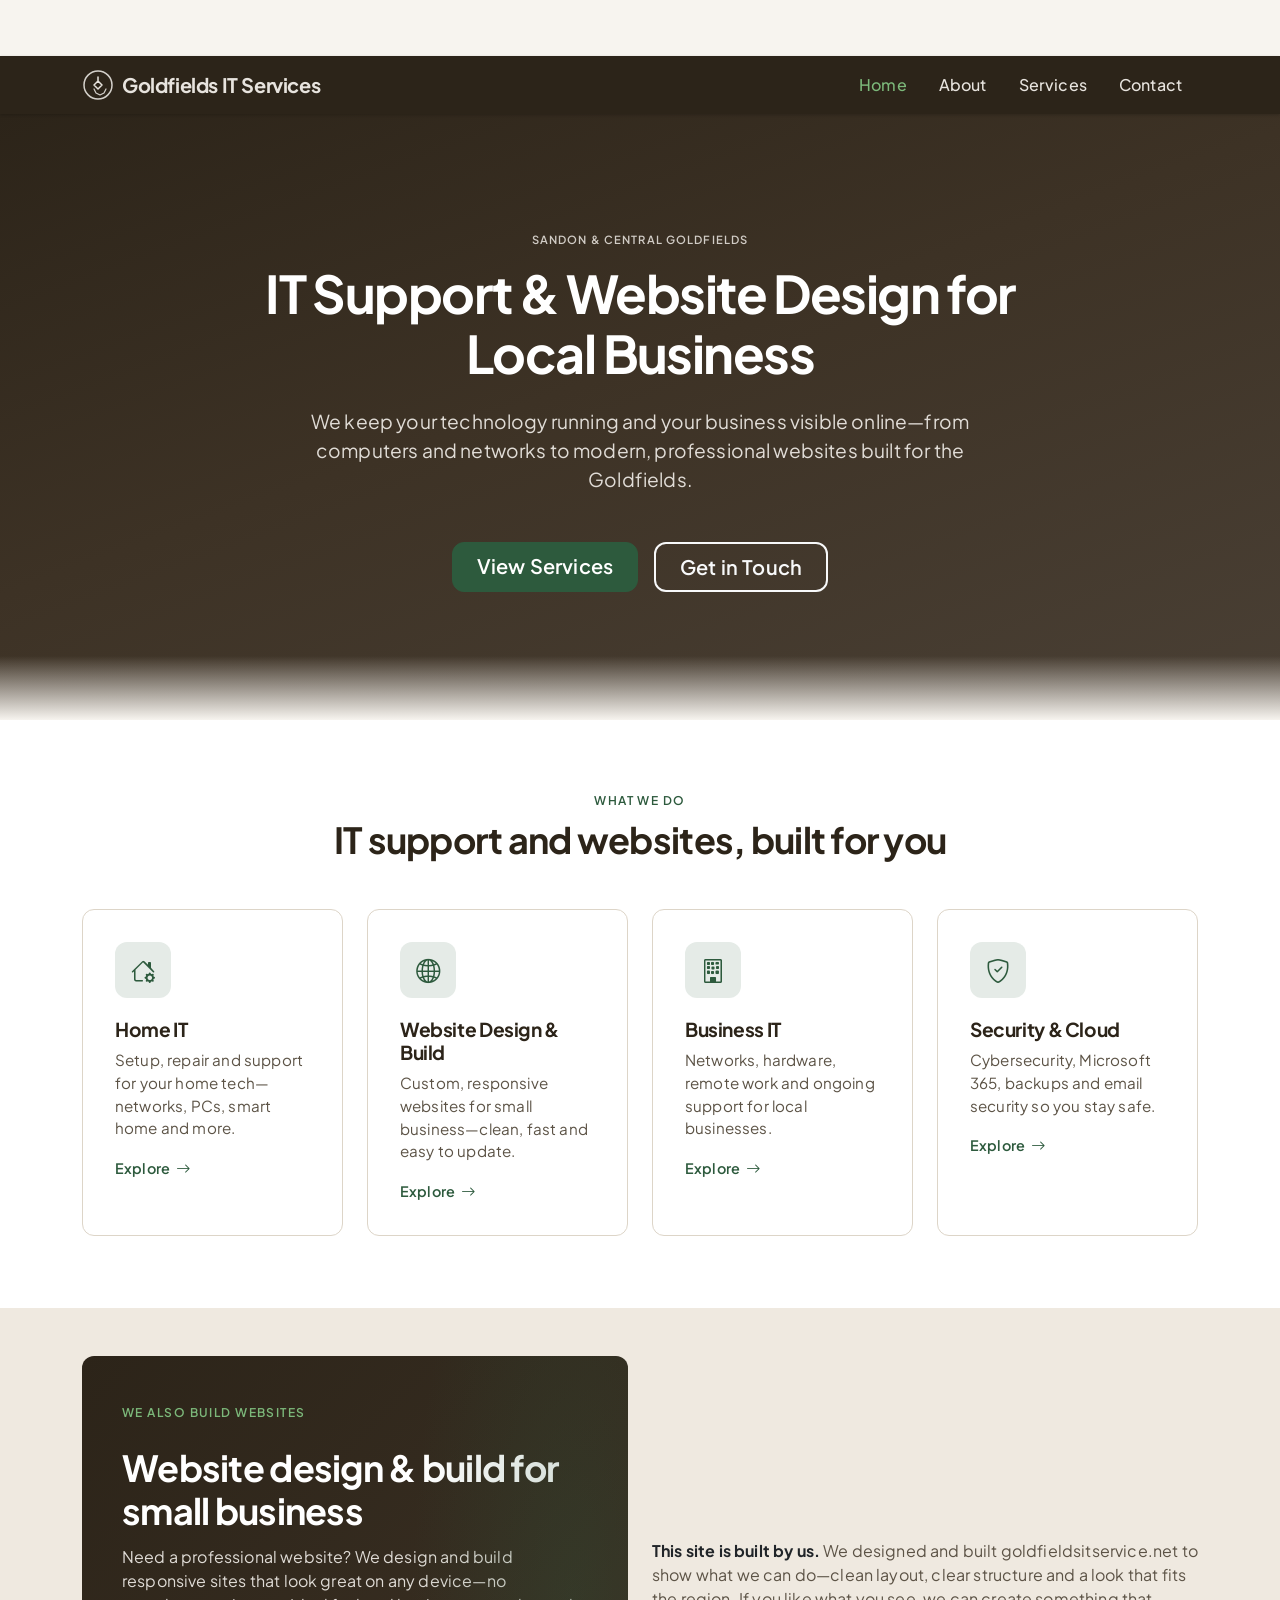
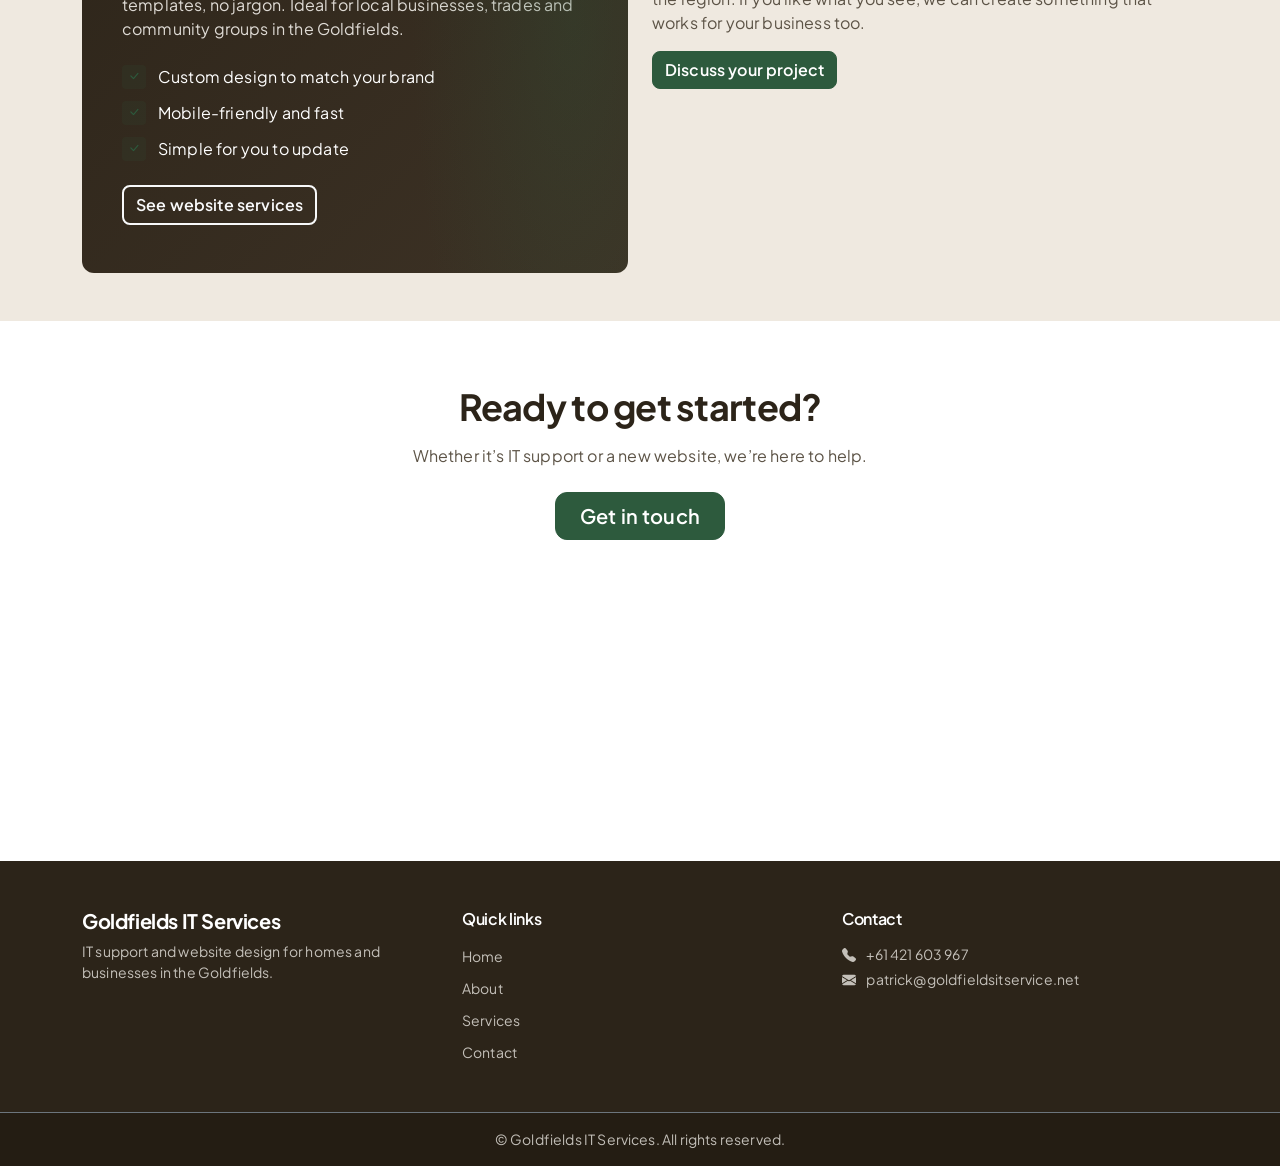
==== index.html @ 5741369b "Initial commit" ====
<!DOCTYPE html>
<html lang="en">
<head>
  <meta charset="UTF-8">
  <meta name="viewport" content="width=device-width, initial-scale=1.0">
  <title>Goldfields IT Services – IT Support & Website Design</title>
  <link href="https://cdn.jsdelivr.net/npm/bootstrap@5.3.2/dist/css/bootstrap.min.css" rel="stylesheet">
  <link href="https://cdn.jsdelivr.net/npm/bootstrap-icons@1.11.1/font/bootstrap-icons.css" rel="stylesheet">
  <link href="css/theme.css" rel="stylesheet">
</head>
<body>
  <div id="navbar-placeholder"></div>

  <main>
    <section id="home" class="hero hero-showcase">
      <div class="container">
        <div class="row justify-content-center text-center">
          <div class="col-lg-9">
            <span class="hero-badge">Sandon & Central Goldfields</span>
            <h1 class="mb-4">IT Support & Website Design for Local Business</h1>
            <p class="lead mb-5">We keep your technology running and your business visible online—from computers and networks to modern, professional websites built for the Goldfields.</p>
            <div class="d-flex flex-wrap gap-3 justify-content-center">
              <a href="services.html" class="btn btn-primary btn-lg px-4">View Services</a>
              <a href="contact.html" class="btn btn-outline-light btn-lg px-4">Get in Touch</a>
            </div>
          </div>
        </div>
      </div>
    </section>

    <section class="py-5 bg-white">
      <div class="container py-4">
        <p class="section-label text-center">What we do</p>
        <h2 class="section-title text-center mb-5">IT support and websites, built for you</h2>
        <div class="row g-4">
          <div class="col-md-6 col-lg-3">
            <a href="services.html#home-it" class="text-decoration-none">
              <div class="capability-card">
                <div class="capability-icon"><i class="bi bi-house-gear"></i></div>
                <h3>Home IT</h3>
                <p>Setup, repair and support for your home tech—networks, PCs, smart home and more.</p>
                <span class="card-link">Explore <i class="bi bi-arrow-right"></i></span>
              </div>
            </a>
          </div>
          <div class="col-md-6 col-lg-3">
            <a href="services.html#web-design" class="text-decoration-none">
              <div class="capability-card">
                <div class="capability-icon"><i class="bi bi-globe2"></i></div>
                <h3>Website Design & Build</h3>
                <p>Custom, responsive websites for small business—clean, fast and easy to update.</p>
                <span class="card-link">Explore <i class="bi bi-arrow-right"></i></span>
              </div>
            </a>
          </div>
          <div class="col-md-6 col-lg-3">
            <a href="services.html#business-it" class="text-decoration-none">
              <div class="capability-card">
                <div class="capability-icon"><i class="bi bi-building"></i></div>
                <h3>Business IT</h3>
                <p>Networks, hardware, remote work and ongoing support for local businesses.</p>
                <span class="card-link">Explore <i class="bi bi-arrow-right"></i></span>
              </div>
            </a>
          </div>
          <div class="col-md-6 col-lg-3">
            <a href="services.html#cyber-cloud" class="text-decoration-none">
              <div class="capability-card">
                <div class="capability-icon"><i class="bi bi-shield-check"></i></div>
                <h3>Security & Cloud</h3>
                <p>Cybersecurity, Microsoft 365, backups and email security so you stay safe.</p>
                <span class="card-link">Explore <i class="bi bi-arrow-right"></i></span>
              </div>
            </a>
          </div>
        </div>
      </div>
    </section>

    <section class="py-5 bg-light">
      <div class="container">
        <div class="row align-items-center g-4">
          <div class="col-lg-6">
            <div class="web-design-showcase">
              <p class="section-label">We also build websites</p>
              <h2 class="section-title">Website design & build for small business</h2>
              <p>Need a professional website? We design and build responsive sites that look great on any device—no templates, no jargon. Ideal for local businesses, trades and community groups in the Goldfields.</p>
              <ul class="feature-list list-unstyled mb-4">
                <li>
                  <span class="feature-icon"><i class="bi bi-check-lg"></i></span>
                  <span>Custom design to match your brand</span>
                </li>
                <li>
                  <span class="feature-icon"><i class="bi bi-check-lg"></i></span>
                  <span>Mobile-friendly and fast</span>
                </li>
                <li>
                  <span class="feature-icon"><i class="bi bi-check-lg"></i></span>
                  <span>Simple for you to update</span>
                </li>
              </ul>
              <a href="services.html#web-design" class="btn btn-outline-light">See website services</a>
            </div>
          </div>
          <div class="col-lg-6">
            <p class="text-muted mb-3"><strong class="text-body">This site is built by us.</strong> We designed and built goldfieldsitservice.net to show what we can do—clean layout, clear structure and a look that fits the region. If you like what you see, we can create something that works for your business too.</p>
            <a href="contact.html" class="btn btn-primary">Discuss your project</a>
          </div>
        </div>
      </div>
    </section>

    <section class="py-5 bg-white">
      <div class="container text-center py-3">
        <h2 class="section-title mb-3">Ready to get started?</h2>
        <p class="text-muted mb-4">Whether it’s IT support or a new website, we’re here to help.</p>
        <a href="contact.html" class="btn btn-primary btn-lg px-4">Get in touch</a>
      </div>
    </section>
  </main>

  <div id="footer-placeholder"></div>

  <script src="https://cdn.jsdelivr.net/npm/bootstrap@5.3.2/dist/js/bootstrap.bundle.min.js"></script>
  <script src="js/include.js"></script>
</body>
</html>
---- css/theme.css ----
/* Goldfields IT Services – Victorian Central Victoria country forest
   Font: Plus Jakarta Sans. Palette: forest green + warm brown. */

@import url('https://fonts.googleapis.com/css2?family=Plus+Jakarta+Sans:wght@400;500;600;700&display=swap');

:root {
  /* Override Bootstrap */
  --bs-body-font-family: 'Plus Jakarta Sans', -apple-system, BlinkMacSystemFont, sans-serif;
  --bs-headings-font-family: 'Plus Jakarta Sans', -apple-system, BlinkMacSystemFont, sans-serif;
  --bs-primary: #2d5a3d;
  --bs-primary-rgb: 45, 90, 61;
  --bs-body-color: #4a4035;
  --bs-body-bg: #f7f4ef;
  --bs-headings-color: #2c2419;
  --bs-border-color: #ddd5c8;
  --bs-border-radius: 0.5rem;
  --bs-border-radius-sm: 0.375rem;
  --bs-border-radius-lg: 0.75rem;
  --bs-link-color: #2d5a3d;
  --bs-link-hover-color: #1e4629;

  /* Theme tokens – forest & brown */
  --nav-bg: #2c2419;
  --nav-text: rgba(247, 244, 239, 0.92);
  --nav-hover: #7cb87a;
  --accent: #2d5a3d;
  --accent-hover: #1e4629;
  --earth-50: #f7f4ef;
  --earth-100: #efe9e0;
  --earth-200: #ddd5c8;
  --earth-600: #5c5346;
  --earth-700: #4a4035;
  --earth-800: #3d3225;
  --earth-900: #2c2419;
}

/* Base */
body {
  font-weight: 400;
  letter-spacing: 0.01em;
  padding-top: 56px;
}

h1, h2, h3, h4, h5, h6 {
  font-weight: 700;
  letter-spacing: -0.02em;
}

/* Navbar */
.navbar {
  background-color: var(--nav-bg) !important;
  box-shadow: 0 1px 3px rgba(0, 0, 0, 0.2);
}

.navbar-brand {
  font-weight: 700;
  font-size: 1.25rem;
  color: var(--nav-text) !important;
  letter-spacing: -0.02em;
}

.navbar-brand:hover {
  color: #fff !important;
}

.navbar-brand-icon {
  flex-shrink: 0;
  color: var(--nav-text);
  display: flex;
  align-items: center;
}

.navbar-brand:hover .navbar-brand-icon {
  color: #fff;
}

.nav-link {
  color: var(--nav-text) !important;
  font-weight: 500;
  padding-inline: 1rem !important;
  border-radius: var(--bs-border-radius-sm);
}

.nav-link:hover,
.nav-link.active {
  color: var(--nav-hover) !important;
}

/* Hero */
.hero {
  background: linear-gradient(160deg, var(--earth-900) 0%, #3d3225 45%, #4a4035 100%);
  color: #fff;
  padding: 5rem 0 6rem;
  min-height: 0;
}

.hero h1 {
  font-size: clamp(1.75rem, 5vw, 2.75rem);
  font-weight: 700;
  letter-spacing: -0.03em;
  line-height: 1.2;
}

.hero .lead {
  color: rgba(247, 244, 239, 0.88);
  font-size: 1.125rem;
  font-weight: 400;
}

.hero .btn-primary {
  background-color: var(--accent);
  border-color: var(--accent);
  font-weight: 600;
}

.hero .btn-primary:hover {
  background-color: var(--accent-hover);
  border-color: var(--accent-hover);
}

.hero .btn-outline-light {
  border-width: 2px;
  font-weight: 600;
}

.hero .btn-outline-light:hover {
  color: var(--earth-900) !important;
  background-color: #fff;
}

/* Sections */
section {
  padding: 4rem 0;
  min-height: 60vh;
}

.bg-light {
  background-color: var(--earth-100) !important;
}

.bg-white {
  background-color: #fff !important;
}

/* Cards – softer, consistent */
.card {
  border-radius: var(--bs-border-radius-lg);
  border: 1px solid var(--earth-200);
  box-shadow: 0 1px 3px rgba(44, 36, 25, 0.06);
}

.card-title {
  font-weight: 600;
  color: var(--earth-900);
}

.text-primary {
  color: var(--accent) !important;
}

/* Buttons */
.btn-primary {
  background-color: var(--accent);
  border-color: var(--accent);
  font-weight: 600;
}

.btn-primary:hover {
  background-color: var(--accent-hover);
  border-color: var(--accent-hover);
}

/* Footer */
.footer-dark {
  background-color: var(--nav-bg);
}

.footer-dark .text-secondary {
  color: rgba(247, 244, 239, 0.75) !important;
}

.footer-dark a.text-secondary:hover {
  color: #fff !important;
}

.footer-dark h5,
.footer-dark h6 {
  color: #fff;
  font-weight: 600;
}

.footer-bottom {
  background-color: rgba(28, 22, 15, 0.5);
}

/* Services tabs (used on services page) */
#services .nav-tabs {
  border: none;
  gap: 0.5rem;
  flex-wrap: wrap;
}

#services .nav-tabs .nav-item {
  margin: 0;
}

#services .nav-tabs .nav-link {
  color: var(--accent) !important;
  background-color: #fff !important;
  border: 2px solid var(--accent) !important;
  border-radius: 2rem;
  padding: 0.6rem 1.25rem;
  font-weight: 500;
  transition: color 0.2s, background-color 0.2s, transform 0.15s;
}

#services .nav-tabs .nav-link:hover {
  color: #fff !important;
  background-color: var(--accent) !important;
  transform: translateY(-1px);
}

#services .nav-tabs .nav-link.active {
  color: #fff !important;
  background-color: var(--accent) !important;
  border-color: var(--accent) !important;
  font-weight: 600;
  box-shadow: 0 2px 8px rgba(45, 90, 61, 0.35);
}

#services .nav-tabs .nav-link.active.preview-inactive {
  color: var(--accent) !important;
  background-color: #fff !important;
  box-shadow: none;
}

#services .nav-tabs .nav-link.preview-active {
  color: #fff !important;
  background-color: var(--accent) !important;
  font-weight: 600;
  box-shadow: 0 2px 8px rgba(45, 90, 61, 0.35);
}

#services .tab-content {
  padding-top: 1.5rem;
}

/* Contact / About – subtle polish */
.shadow-sm {
  box-shadow: 0 1px 3px rgba(0, 0, 0, 0.06) !important;
}

.text-muted {
  color: var(--earth-600) !important;
}

/* ===== Showcase / portfolio-quality layout ===== */

.section-label {
  font-size: 0.75rem;
  font-weight: 600;
  letter-spacing: 0.12em;
  text-transform: uppercase;
  color: var(--accent);
  margin-bottom: 0.5rem;
}

.section-title {
  font-size: clamp(1.5rem, 4vw, 2.25rem);
  font-weight: 700;
  letter-spacing: -0.02em;
  color: var(--earth-900);
}

/* Hero – showcase style */
.hero.hero-showcase {
  padding: 6rem 0 7rem;
  position: relative;
  overflow: hidden;
}

.hero.hero-showcase::after {
  content: '';
  position: absolute;
  bottom: 0;
  left: 0;
  right: 0;
  height: 4rem;
  background: linear-gradient(to top, var(--earth-50), transparent);
  pointer-events: none;
}

.hero-showcase .hero-badge {
  display: inline-block;
  font-size: 0.7rem;
  font-weight: 600;
  letter-spacing: 0.1em;
  text-transform: uppercase;
  color: rgba(247, 244, 239, 0.8);
  margin-bottom: 1rem;
}

.hero-showcase h1 {
  font-size: clamp(2rem, 6vw, 3.25rem);
  font-weight: 700;
  line-height: 1.15;
  margin-bottom: 1.25rem;
}

.hero-showcase .lead {
  font-size: 1.2rem;
  max-width: 36em;
  margin-left: auto;
  margin-right: auto;
}

/* Capability cards – homepage */
.capability-card {
  background: #fff;
  border-radius: var(--bs-border-radius-lg);
  border: 1px solid var(--earth-200);
  padding: 2rem;
  height: 100%;
  transition: transform 0.25s ease, box-shadow 0.25s ease, border-color 0.2s ease;
}

.capability-card:hover {
  transform: translateY(-4px);
  box-shadow: 0 12px 40px rgba(44, 36, 25, 0.1);
  border-color: var(--earth-200);
}

.capability-card .capability-icon {
  width: 3.5rem;
  height: 3.5rem;
  border-radius: 0.75rem;
  background: rgba(45, 90, 61, 0.12);
  color: var(--accent);
  display: flex;
  align-items: center;
  justify-content: center;
  font-size: 1.5rem;
  margin-bottom: 1.25rem;
}

.capability-card h3 {
  font-size: 1.2rem;
  font-weight: 700;
  margin-bottom: 0.5rem;
  color: var(--earth-900);
}

.capability-card p {
  font-size: 0.95rem;
  color: var(--earth-600);
  margin-bottom: 1rem;
}

.capability-card .card-link {
  font-size: 0.9rem;
  font-weight: 600;
  color: var(--accent);
  text-decoration: none;
  display: inline-flex;
  align-items: center;
  gap: 0.35rem;
}

.capability-card .card-link:hover {
  color: var(--accent-hover);
}

/* Website design highlight block */
.web-design-showcase {
  background: linear-gradient(135deg, var(--earth-900) 0%, var(--earth-800) 100%);
  color: #fff;
  border-radius: var(--bs-border-radius-lg);
  padding: 3rem 2.5rem;
  position: relative;
  overflow: hidden;
}

.web-design-showcase::before {
  content: '';
  position: absolute;
  top: -50%;
  right: -20%;
  width: 60%;
  height: 200%;
  background: radial-gradient(ellipse, rgba(45, 90, 61, 0.25) 0%, transparent 70%);
  pointer-events: none;
}

.web-design-showcase .section-label {
  color: var(--nav-hover);
}

.web-design-showcase .section-title {
  color: #fff;
  margin-bottom: 0.75rem;
}

.web-design-showcase p {
  color: rgba(247, 244, 239, 0.88);
  max-width: 32em;
  margin-bottom: 1.5rem;
}

.web-design-showcase .btn-outline-light {
  border-width: 2px;
  font-weight: 600;
}

.web-design-showcase .btn-outline-light:hover {
  color: var(--earth-900) !important;
  background: #fff;
}

/* Feature list with icons */
.feature-list li {
  display: flex;
  align-items: flex-start;
  gap: 0.75rem;
  margin-bottom: 0.75rem;
}

.feature-list .feature-icon {
  flex-shrink: 0;
  width: 1.5rem;
  height: 1.5rem;
  border-radius: 0.25rem;
  background: rgba(45, 90, 61, 0.15);
  color: var(--accent);
  display: flex;
  align-items: center;
  justify-content: center;
  font-size: 0.75rem;
}

/* Services page – 4 tabs */
#services .nav-tabs .nav-link {
  font-size: 0.9rem;
}

/* About page – photo */
.about-photo-wrap {
  max-width: 380px;
  margin: 0 auto;
}

.about-photo {
  width: 100%;
  aspect-ratio: 1;
  object-fit: cover;
  object-position: 50% -25px;
  border-radius: var(--bs-border-radius-lg);
  border: 3px solid var(--earth-200);
  box-shadow: 0 8px 24px rgba(44, 36, 25, 0.12);
}

@media (min-width: 768px) {
  .hero.hero-showcase {
    padding: 7rem 0 8rem;
  }
}
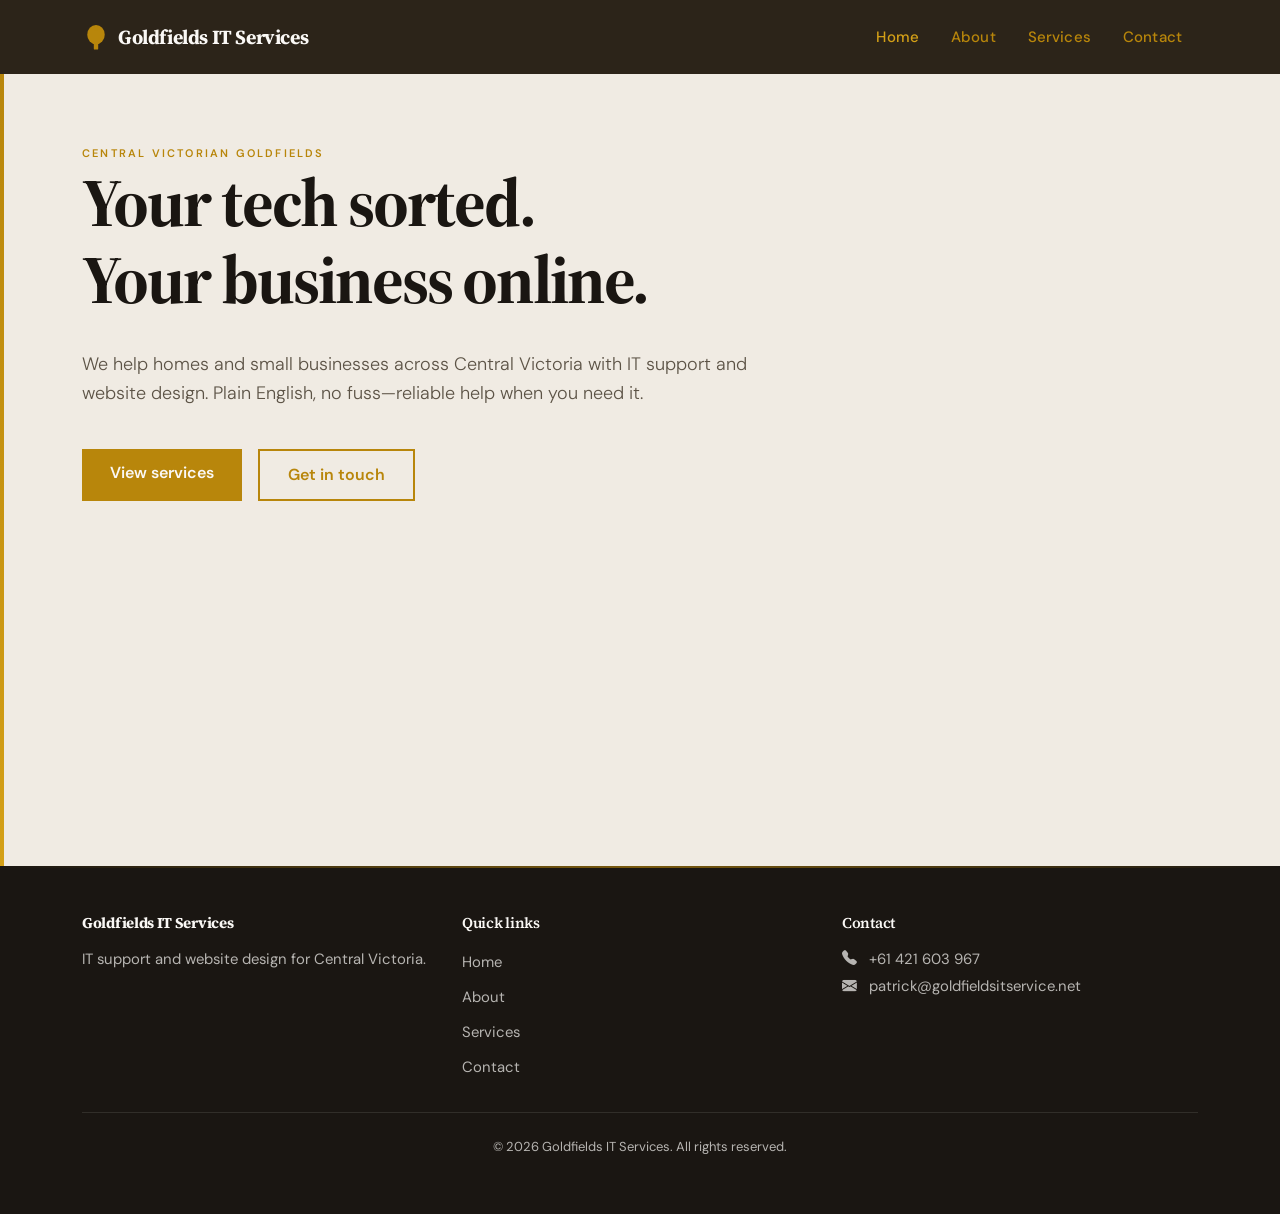
==== commit 2819db8e: "updated version" ====
--- a/index.html
+++ b/index.html
@@ -3,124 +3,30 @@
 <head>
   <meta charset="UTF-8">
   <meta name="viewport" content="width=device-width, initial-scale=1.0">
-  <title>Goldfields IT Services – IT Support & Website Design</title>
+  <title>Goldfields IT Services – IT Support & Website Design | Sandon & Central Goldfields</title>
+  <meta name="description" content="IT support and website design for homes and small business in Sandon and the Central Goldfields. Reliable, jargon-free, local.">
   <link href="https://cdn.jsdelivr.net/npm/bootstrap@5.3.2/dist/css/bootstrap.min.css" rel="stylesheet">
   <link href="https://cdn.jsdelivr.net/npm/bootstrap-icons@1.11.1/font/bootstrap-icons.css" rel="stylesheet">
   <link href="css/theme.css" rel="stylesheet">
 </head>
 <body>
   <div id="navbar-placeholder"></div>
-
   <main>
-    <section id="home" class="hero hero-showcase">
+    <section id="home" class="hero-editorial bg-light">
       <div class="container">
-        <div class="row justify-content-center text-center">
-          <div class="col-lg-9">
-            <span class="hero-badge">Sandon & Central Goldfields</span>
-            <h1 class="mb-4">IT Support & Website Design for Local Business</h1>
-            <p class="lead mb-5">We keep your technology running and your business visible online—from computers and networks to modern, professional websites built for the Goldfields.</p>
-            <div class="d-flex flex-wrap gap-3 justify-content-center">
-              <a href="services.html" class="btn btn-primary btn-lg px-4">View Services</a>
-              <a href="contact.html" class="btn btn-outline-light btn-lg px-4">Get in Touch</a>
-            </div>
+        <div class="hero-inner">
+          <span class="hero-badge">Central Victorian Goldfields</span>
+          <h1>Your tech sorted.</br>Your business online.</h1>
+          <p class="lead">We help homes and small businesses across Central Victoria with IT support and website design. Plain English, no fuss—reliable help when you need it.</p>
+          <div class="d-flex flex-wrap gap-3">
+            <a href="services.html" class="btn btn-primary">View services</a>
+            <a href="contact.html" class="btn btn-outline-light">Get in touch</a>
           </div>
         </div>
       </div>
     </section>
-
-    <section class="py-5 bg-white">
-      <div class="container py-4">
-        <p class="section-label text-center">What we do</p>
-        <h2 class="section-title text-center mb-5">IT support and websites, built for you</h2>
-        <div class="row g-4">
-          <div class="col-md-6 col-lg-3">
-            <a href="services.html#home-it" class="text-decoration-none">
-              <div class="capability-card">
-                <div class="capability-icon"><i class="bi bi-house-gear"></i></div>
-                <h3>Home IT</h3>
-                <p>Setup, repair and support for your home tech—networks, PCs, smart home and more.</p>
-                <span class="card-link">Explore <i class="bi bi-arrow-right"></i></span>
-              </div>
-            </a>
-          </div>
-          <div class="col-md-6 col-lg-3">
-            <a href="services.html#web-design" class="text-decoration-none">
-              <div class="capability-card">
-                <div class="capability-icon"><i class="bi bi-globe2"></i></div>
-                <h3>Website Design & Build</h3>
-                <p>Custom, responsive websites for small business—clean, fast and easy to update.</p>
-                <span class="card-link">Explore <i class="bi bi-arrow-right"></i></span>
-              </div>
-            </a>
-          </div>
-          <div class="col-md-6 col-lg-3">
-            <a href="services.html#business-it" class="text-decoration-none">
-              <div class="capability-card">
-                <div class="capability-icon"><i class="bi bi-building"></i></div>
-                <h3>Business IT</h3>
-                <p>Networks, hardware, remote work and ongoing support for local businesses.</p>
-                <span class="card-link">Explore <i class="bi bi-arrow-right"></i></span>
-              </div>
-            </a>
-          </div>
-          <div class="col-md-6 col-lg-3">
-            <a href="services.html#cyber-cloud" class="text-decoration-none">
-              <div class="capability-card">
-                <div class="capability-icon"><i class="bi bi-shield-check"></i></div>
-                <h3>Security & Cloud</h3>
-                <p>Cybersecurity, Microsoft 365, backups and email security so you stay safe.</p>
-                <span class="card-link">Explore <i class="bi bi-arrow-right"></i></span>
-              </div>
-            </a>
-          </div>
-        </div>
-      </div>
-    </section>
-
-    <section class="py-5 bg-light">
-      <div class="container">
-        <div class="row align-items-center g-4">
-          <div class="col-lg-6">
-            <div class="web-design-showcase">
-              <p class="section-label">We also build websites</p>
-              <h2 class="section-title">Website design & build for small business</h2>
-              <p>Need a professional website? We design and build responsive sites that look great on any device—no templates, no jargon. Ideal for local businesses, trades and community groups in the Goldfields.</p>
-              <ul class="feature-list list-unstyled mb-4">
-                <li>
-                  <span class="feature-icon"><i class="bi bi-check-lg"></i></span>
-                  <span>Custom design to match your brand</span>
-                </li>
-                <li>
-                  <span class="feature-icon"><i class="bi bi-check-lg"></i></span>
-                  <span>Mobile-friendly and fast</span>
-                </li>
-                <li>
-                  <span class="feature-icon"><i class="bi bi-check-lg"></i></span>
-                  <span>Simple for you to update</span>
-                </li>
-              </ul>
-              <a href="services.html#web-design" class="btn btn-outline-light">See website services</a>
-            </div>
-          </div>
-          <div class="col-lg-6">
-            <p class="text-muted mb-3"><strong class="text-body">This site is built by us.</strong> We designed and built goldfieldsitservice.net to show what we can do—clean layout, clear structure and a look that fits the region. If you like what you see, we can create something that works for your business too.</p>
-            <a href="contact.html" class="btn btn-primary">Discuss your project</a>
-          </div>
-        </div>
-      </div>
-    </section>
-
-    <section class="py-5 bg-white">
-      <div class="container text-center py-3">
-        <h2 class="section-title mb-3">Ready to get started?</h2>
-        <p class="text-muted mb-4">Whether it’s IT support or a new website, we’re here to help.</p>
-        <a href="contact.html" class="btn btn-primary btn-lg px-4">Get in touch</a>
-      </div>
-    </section>
   </main>
-
   <div id="footer-placeholder"></div>
-
   <script src="https://cdn.jsdelivr.net/npm/bootstrap@5.3.2/dist/js/bootstrap.bundle.min.js"></script>
   <script src="js/include.js"></script>
 </body>
--- a/css/theme.css
+++ b/css/theme.css
@@ -1,465 +1,847 @@
-/* Goldfields IT Services – Victorian Central Victoria country forest
-   Font: Plus Jakarta Sans. Palette: forest green + warm brown. */
-
-@import url('https://fonts.googleapis.com/css2?family=Plus+Jakarta+Sans:wght@400;500;600;700&display=swap');
+/* Goldfields IT Services — Full redesign
+   Editorial, bold layout. Serif + sans. Forest green + brown. */
+
+@import url('https://fonts.googleapis.com/css2?family=Source+Serif+4:ital,opsz,wght@0,9..50,400;0,9..50,600;0,9..50,700;1,9..50,400&family=DM+Sans:ital,opsz,wght@0,9..40,400;0,9..40,500;0,9..40,600;0,9..40,700;1,9..40,400&display=swap');
 
 :root {
-  /* Override Bootstrap */
-  --bs-body-font-family: 'Plus Jakarta Sans', -apple-system, BlinkMacSystemFont, sans-serif;
-  --bs-headings-font-family: 'Plus Jakarta Sans', -apple-system, BlinkMacSystemFont, sans-serif;
-  --bs-primary: #2d5a3d;
-  --bs-primary-rgb: 45, 90, 61;
-  --bs-body-color: #4a4035;
-  --bs-body-bg: #f7f4ef;
-  --bs-headings-color: #2c2419;
-  --bs-border-color: #ddd5c8;
-  --bs-border-radius: 0.5rem;
-  --bs-border-radius-sm: 0.375rem;
-  --bs-border-radius-lg: 0.75rem;
-  --bs-link-color: #2d5a3d;
-  --bs-link-hover-color: #1e4629;
-
-  /* Theme tokens – forest & brown */
-  --nav-bg: #2c2419;
-  --nav-text: rgba(247, 244, 239, 0.92);
-  --nav-hover: #7cb87a;
-  --accent: #2d5a3d;
-  --accent-hover: #1e4629;
-  --earth-50: #f7f4ef;
-  --earth-100: #efe9e0;
-  --earth-200: #ddd5c8;
-  --earth-600: #5c5346;
-  --earth-700: #4a4035;
-  --earth-800: #3d3225;
-  --earth-900: #2c2419;
-}
-
-/* Base */
+  --font-display: 'Source Serif 4', Georgia, serif;
+  --font-body: 'DM Sans', -apple-system, sans-serif;
+
+  --green: #1e4d32;
+  --green-light: #2d6b44;
+  --gold: #b8860b;
+  --gold-light: #d4a017;
+  --brown: #2c2419;
+  --brown-light: #4a4035;
+  --brown-warm: #352a1f;
+  --cream: #faf8f5;
+  --cream-dark: #f0ebe3;
+  --ink: #1a1612;
+  --ink-muted: #5c5346;
+
+  --bs-body-font-family: var(--font-body);
+  --bs-headings-font-family: var(--font-display);
+  --bs-primary: var(--gold);
+  --bs-body-color: var(--ink);
+  --bs-body-bg: var(--cream);
+  --bs-headings-color: var(--ink);
+  --bs-border-color: #e8e2d9;
+  --bs-border-radius: 0;
+  --bs-link-color: var(--gold);
+  --bs-link-hover-color: var(--gold-light);
+
+  --nav-bg: var(--brown);
+  --nav-text: var(--cream);
+  --nav-link: var(--gold);
+  --nav-link-hover: var(--gold-light);
+  --accent: var(--gold);
+  --accent-hover: var(--gold-light);
+}
+
+*,
+*::before,
+*::after {
+  box-sizing: border-box;
+}
+
 body {
-  font-weight: 400;
-  letter-spacing: 0.01em;
-  padding-top: 56px;
+  font-family: var(--font-body);
+  font-size: 1.0625rem;
+  line-height: 1.6;
+  color: var(--ink);
+  background: var(--cream);
+  padding-top: 0;
+  margin: 0;
+  -webkit-font-smoothing: antialiased;
 }
 
 h1, h2, h3, h4, h5, h6 {
+  font-family: var(--font-display);
   font-weight: 700;
   letter-spacing: -0.02em;
-}
-
-/* Navbar */
+  line-height: 1.15;
+  color: var(--ink);
+}
+
+/* ========== NAV: matches hero (brown), gold nav items ========== */
 .navbar {
-  background-color: var(--nav-bg) !important;
-  box-shadow: 0 1px 3px rgba(0, 0, 0, 0.2);
+  background: var(--nav-bg) !important;
+  border-bottom: none;
+  padding: 1rem 0 !important;
 }
 
 .navbar-brand {
+  font-family: var(--font-display) !important;
+  font-weight: 700 !important;
+  font-size: 1.25rem !important;
+  color: var(--cream) !important;
+  letter-spacing: -0.02em;
+}
+
+.navbar-brand:hover {
+  color: var(--gold-light) !important;
+}
+
+.navbar-brand-icon {
+  color: var(--gold);
+}
+
+.navbar-brand:hover .navbar-brand-icon {
+  color: var(--gold-light);
+}
+
+.navbar-brand-icon svg {
+  color: inherit;
+}
+
+.nav-link {
+  color: var(--nav-link) !important;
+  font-weight: 500 !important;
+  font-size: 0.9375rem !important;
+  padding-inline: 1rem !important;
+  letter-spacing: 0.01em;
+}
+
+.nav-link:hover,
+.nav-link.active {
+  color: var(--nav-link-hover) !important;
+}
+
+.navbar-toggler {
+  border-color: rgba(250, 248, 245, 0.4);
+}
+
+.navbar-toggler-icon {
+  background-image: url("data:image/svg+xml,%3csvg xmlns='http://www.w3.org/2000/svg' viewBox='0 0 30 30'%3e%3cpath stroke='%23d4a017' stroke-linecap='round' stroke-miterlimit='10' stroke-width='2' d='M4 7h22M4 15h22M4 23h22'/%3e%3c/svg%3e");
+}
+
+/* ========== HERO: aligns with about (cream, gold accents) ========== */
+.hero-editorial {
+  min-height: 88vh;
+  display: flex;
+  align-items: flex-start;
+  padding-top: 4rem;
+  padding-bottom: 1rem;
+  background: var(--cream-dark);
+  color: var(--ink);
+  position: relative;
+}
+
+.hero-editorial::before {
+  content: '';
+  position: absolute;
+  left: 0;
+  top: 0;
+  bottom: 0;
+  width: 4px;
+  background: linear-gradient(180deg, var(--gold) 0%, var(--gold-light) 100%);
+  z-index: 1;
+}
+
+.hero-editorial .hero-inner {
+  max-width: 42rem;
+}
+
+.hero-editorial .hero-badge {
+  font-size: 0.6875rem;
+  font-weight: 600;
+  letter-spacing: 0.2em;
+  text-transform: uppercase;
+  color: var(--gold);
+  margin-bottom: 2rem;
+  position: relative;
+  z-index: 1;
+}
+
+.hero-editorial h1 {
+  font-family: var(--font-display);
+  font-size: clamp(2.5rem, 7.5vw, 4.25rem);
   font-weight: 700;
-  font-size: 1.25rem;
-  color: var(--nav-text) !important;
-  letter-spacing: -0.02em;
-}
-
-.navbar-brand:hover {
-  color: #fff !important;
-}
-
-.navbar-brand-icon {
-  flex-shrink: 0;
-  color: var(--nav-text);
+  line-height: 1.12;
+  letter-spacing: -0.03em;
+  color: var(--ink);
+  margin-bottom: 2rem;
+  position: relative;
+  z-index: 1;
+}
+
+.hero-editorial .lead {
+  font-family: var(--font-body);
+  font-size: 1.125rem;
+  line-height: 1.65;
+  color: var(--ink-muted);
+  margin-bottom: 2.5rem;
+  position: relative;
+  z-index: 1;
+}
+
+.hero-editorial .hero-inner .btn {
+  position: relative;
+  z-index: 1;
+}
+
+.hero-editorial .btn {
+  font-weight: 600;
+  padding: 0.75rem 1.75rem;
+  border-radius: 0;
+  transition: transform 0.2s ease, box-shadow 0.2s ease;
+}
+
+.hero-editorial .btn:hover {
+  transform: translateY(-2px);
+  box-shadow: 0 6px 20px rgba(44, 36, 25, 0.12);
+}
+
+.hero-editorial .btn-primary {
+  background: var(--gold);
+  border: none;
+  color: var(--cream);
+}
+
+.hero-editorial .btn-primary:hover {
+  background: var(--gold-light);
+  color: var(--cream);
+}
+
+.hero-editorial .btn-outline-light {
+  border: 2px solid var(--gold);
+  color: var(--gold);
+  background: transparent;
+}
+
+.hero-editorial .btn-outline-light:hover {
+  background: var(--gold);
+  color: var(--cream);
+  border-color: var(--gold);
+}
+
+/* ========== BANDS: full-width coloured sections ========== */
+.band {
+  padding: 5rem 0;
+  width: 100%;
+  position: relative;
+}
+
+.band--green {
+  background: var(--green);
+  color: var(--cream);
+}
+
+.band--green::before {
+  content: '';
+  position: absolute;
+  top: 0;
+  left: 0;
+  right: 0;
+  height: 3px;
+  background: linear-gradient(90deg, transparent 0%, var(--gold) 50%, transparent 100%);
+  opacity: 0.9;
+}
+
+.band--green .band-title,
+.band--green h2 {
+  color: var(--cream);
+  font-family: var(--font-display);
+}
+
+.band--green p,
+.band--green .text-muted {
+  color: rgba(250, 248, 245, 0.9) !important;
+}
+
+.band--green .btn-outline-light {
+  border: 2px solid var(--cream);
+  color: var(--cream);
+  background: transparent;
+}
+
+.band--green .btn-outline-light:hover {
+  background: var(--cream);
+  color: var(--gold);
+}
+
+.band--brown {
+  background: var(--brown);
+  color: var(--cream);
+}
+
+.band--brown h2,
+.band--brown .band-title {
+  color: var(--cream);
+}
+
+.band--brown p {
+  color: rgba(250, 248, 245, 0.85);
+}
+
+.band-title {
+  font-family: var(--font-display);
+  font-size: clamp(1.75rem, 4vw, 2.5rem);
+  font-weight: 700;
+  margin-bottom: 0.75rem;
+}
+
+/* Optional: big typographic moment in band */
+.band-eyebrow {
+  font-family: var(--font-display);
+  font-size: clamp(4rem, 12vw, 8rem);
+  font-weight: 700;
+  line-height: 0.9;
+  color: rgba(250, 248, 245, 0.12);
+  margin-bottom: -0.5rem;
+  user-select: none;
+}
+
+/* ========== NUMBERED BLOCKS (services on home) ========== */
+.service-list {
+  list-style: none;
+  padding: 0;
+  margin: 0;
+}
+
+.service-list li {
+  display: grid;
+  grid-template-columns: 4rem 1fr auto;
+  gap: 1.5rem;
+  align-items: start;
+  padding: 2rem 0;
+  border-bottom: 1px solid var(--bs-border-color);
+}
+
+.service-list li:last-child {
+  border-bottom: none;
+}
+
+.service-num {
+  font-family: var(--font-display);
+  font-size: 1.5rem;
+  font-weight: 700;
+  color: var(--gold);
+  line-height: 1;
+}
+
+.service-list h3 {
+  font-family: var(--font-display);
+  font-size: 1.35rem;
+  font-weight: 700;
+  margin: 0 0 0.35rem 0;
+}
+
+.service-list p {
+  font-size: 0.9375rem;
+  color: var(--ink-muted);
+  margin: 0;
+  line-height: 1.5;
+}
+
+.service-list .link-arrow {
+  font-weight: 600;
+  font-size: 0.9375rem;
+  color: var(--gold);
+  text-decoration: none;
+  align-self: center;
+  display: inline-flex;
+  align-items: center;
+  transition: color 0.2s ease, gap 0.2s ease;
+}
+
+.service-list .link-arrow i {
+  transition: transform 0.2s ease;
+}
+
+.service-list .link-arrow:hover {
+  color: var(--gold-light);
+}
+
+.service-list .link-arrow:hover i {
+  transform: translateX(4px);
+}
+
+@media (max-width: 767px) {
+  .service-list li {
+    grid-template-columns: 3rem 1fr;
+    gap: 1rem;
+  }
+  .service-list .link-arrow {
+    grid-column: 2;
+  }
+}
+
+/* ========== EDITORIAL SECTION ========== */
+.section-editorial {
+  padding: 5rem 0;
+  max-width: 48rem;
+}
+
+.section-editorial .kicker {
+  font-size: 0.6875rem;
+  font-weight: 600;
+  letter-spacing: 0.2em;
+  text-transform: uppercase;
+  color: var(--gold);
+  margin-bottom: 0.75rem;
+}
+
+.section-editorial h2 {
+  font-family: var(--font-display);
+  font-size: clamp(1.75rem, 4vw, 2.25rem);
+  margin-bottom: 1.5rem;
+}
+
+/* ========== TWO-COLUMN FEATURE (web build block) ========== */
+.split-feature {
+  padding: 5rem 0;
+}
+
+.split-feature .container {
+  display: grid;
+  grid-template-columns: 1fr 1fr;
+  gap: 4rem;
+  align-items: center;
+}
+
+.split-feature__main {
+  background: linear-gradient(180deg, var(--brown-warm) 0%, var(--brown) 100%);
+  color: var(--cream);
+  padding: 3.5rem;
+  position: relative;
+  overflow: hidden;
+}
+
+.split-feature__main::after {
+  content: '';
+  position: absolute;
+  top: 0;
+  right: 0;
+  width: 40%;
+  height: 100%;
+  background: radial-gradient(ellipse at right top, rgba(184, 134, 11, 0.08) 0%, transparent 70%);
+  pointer-events: none;
+}
+
+.split-feature__main .kicker {
+  color: rgba(250, 248, 245, 0.7);
+}
+
+.split-feature__main h2 {
+  color: var(--cream);
+  margin-bottom: 1rem;
+}
+
+.split-feature__main p {
+  color: rgba(250, 248, 245, 0.88);
+  margin-bottom: 1.5rem;
+}
+
+.split-feature__main .btn-outline-light {
+  border: 2px solid var(--cream);
+  color: var(--cream);
+  background: transparent;
+  border-radius: 0;
+}
+
+.split-feature__main .btn-outline-light:hover {
+  background: var(--cream);
+  color: var(--brown);
+}
+
+.split-feature__side p {
+  font-size: 1rem;
+  color: var(--ink-muted);
+  margin-bottom: 1.5rem;
+}
+
+@media (max-width: 991px) {
+  .split-feature .container {
+    grid-template-columns: 1fr;
+  }
+  .split-feature__main {
+    order: 1;
+  }
+  .split-feature__side {
+    order: 2;
+  }
+}
+
+.band--brown .btn-outline-light {
+  border: 2px solid rgba(250, 248, 245, 0.7);
+  color: var(--cream);
+  background: transparent;
+}
+
+.band--brown .btn-outline-light:hover {
+  background: var(--cream);
+  color: var(--brown);
+}
+
+.band .btn-outline-light,
+.split-feature .btn {
+  transition: transform 0.2s ease, box-shadow 0.2s ease;
+}
+
+.band .btn-outline-light:hover,
+.split-feature .btn:hover {
+  transform: translateY(-2px);
+  box-shadow: 0 6px 20px rgba(0, 0, 0, 0.15);
+}
+
+/* ========== CARDS (services page) ========== */
+.card {
+  border: 1px solid var(--bs-border-color);
+  border-left: 3px solid transparent;
+  border-radius: 0;
+  box-shadow: none;
+  transition: border-color 0.2s, box-shadow 0.2s, transform 0.2s ease;
+}
+
+.card:hover {
+  border-color: var(--bs-border-color);
+  border-left-color: var(--gold);
+  box-shadow: 0 8px 28px rgba(44, 36, 25, 0.1);
+  transform: translateY(-2px);
+}
+
+.card-title {
+  font-family: var(--font-display);
+  font-weight: 700;
+  font-size: 1.1rem;
+}
+
+.text-primary {
+  color: var(--gold) !important;
+}
+
+/* ========== SERVICES TABS ========== */
+#services .nav-tabs {
+  border: none;
+  gap: 0.75rem;
+  flex-wrap: wrap;
+  justify-content: center;
+}
+
+#services .nav-tabs .nav-link {
+  color: var(--ink) !important;
+  background: var(--cream) !important;
+  border: 1px solid var(--bs-border-color) !important;
+  border-radius: 2rem !important;
+  padding: 0.625rem 1.25rem !important;
+  font-weight: 600 !important;
+  font-size: 0.9375rem !important;
+  transition: color 0.2s ease, background 0.2s ease, border-color 0.2s ease;
+}
+
+#services .nav-tabs .nav-link:hover {
+  color: var(--gold) !important;
+  background: var(--cream) !important;
+  border-color: var(--gold) !important;
+}
+
+#services .nav-tabs .nav-link.active {
+  color: var(--cream) !important;
+  background: var(--gold) !important;
+  border-color: var(--gold) !important;
+}
+
+#services .nav-tabs .nav-link.active.preview-inactive {
+  color: var(--ink) !important;
+  background: var(--cream) !important;
+  border-color: var(--bs-border-color) !important;
+}
+
+#services .nav-tabs .nav-link.preview-active {
+  color: var(--cream) !important;
+  background: var(--gold) !important;
+  border-color: var(--gold) !important;
+}
+
+#services .tab-content {
+  padding-top: 2rem;
+}
+
+/* Service cards: visible border */
+#services .card {
+  border: 1px solid var(--bs-border-color);
+  border-left: 3px solid var(--gold);
+}
+
+#services .card:hover {
+  border-color: var(--bs-border-color);
+  border-left-color: var(--gold-light);
+}
+
+/* ========== ABOUT: photo + text ========== */
+.about-layout {
+  display: grid;
+  grid-template-columns: 0.9fr 1fr;
+  gap: 4rem;
+  align-items: center;
+  padding: 5rem 0;
+}
+
+.about-photo-wrap {
+  max-width: 100%;
+}
+
+.about-photo {
+  width: 100%;
+  aspect-ratio: 4/5;
+  object-fit: cover;
+  object-position: 50% -25px;
+  border: none;
+  box-shadow: 0 24px 48px rgba(44, 36, 25, 0.15);
+}
+
+.about-content .kicker {
+  font-size: 0.6875rem;
+  font-weight: 600;
+  letter-spacing: 0.2em;
+  text-transform: uppercase;
+  color: var(--gold);
+  margin-bottom: 0.5rem;
+}
+
+.about-content h2 {
+  font-family: var(--font-display);
+  font-size: clamp(1.75rem, 4vw, 2.25rem);
+  margin-bottom: 1.5rem;
+}
+
+.about-content .lead {
+  font-size: 1.125rem;
+  color: var(--ink-muted);
+  margin-bottom: 1.5rem;
+}
+
+.about-content .traits {
+  list-style: none;
+  padding: 0;
+  margin: 0;
+}
+
+.about-content .traits li {
   display: flex;
   align-items: center;
-}
-
-.navbar-brand:hover .navbar-brand-icon {
-  color: #fff;
-}
-
-.nav-link {
-  color: var(--nav-text) !important;
+  gap: 0.75rem;
+  padding: 0.5rem 0;
+  font-size: 0.9375rem;
+}
+
+.about-content .traits i {
+  color: var(--gold);
+  font-size: 1.1rem;
+}
+
+@media (max-width: 991px) {
+  .about-layout {
+    grid-template-columns: 1fr;
+  }
+  .about-photo {
+    aspect-ratio: 1;
+    max-width: 320px;
+    margin: 0 auto;
+    display: block;
+  }
+}
+
+/* ========== CONTACT ========== */
+.contact-band {
+  background: var(--brown);
+  color: var(--cream);
+  padding: 5rem 0;
+}
+
+.contact-band .kicker {
+  font-size: 0.6875rem;
+  font-weight: 600;
+  letter-spacing: 0.2em;
+  text-transform: uppercase;
+  color: rgba(250, 248, 245, 0.6);
+  margin-bottom: 0.5rem;
+}
+
+.contact-band h2 {
+  font-family: var(--font-display);
+  color: var(--cream);
+  margin-bottom: 2rem;
+}
+
+.contact-band .contact-card {
+  background: rgba(250, 248, 245, 0.06);
+  border: 1px solid rgba(250, 248, 245, 0.15);
+  padding: 2rem;
+}
+
+.contact-band .contact-card a {
+  color: var(--cream);
+  text-decoration: none;
   font-weight: 500;
-  padding-inline: 1rem !important;
-  border-radius: var(--bs-border-radius-sm);
-}
-
-.nav-link:hover,
-.nav-link.active {
-  color: var(--nav-hover) !important;
-}
-
-/* Hero */
-.hero {
-  background: linear-gradient(160deg, var(--earth-900) 0%, #3d3225 45%, #4a4035 100%);
-  color: #fff;
-  padding: 5rem 0 6rem;
-  min-height: 0;
-}
-
-.hero h1 {
-  font-size: clamp(1.75rem, 5vw, 2.75rem);
-  font-weight: 700;
-  letter-spacing: -0.03em;
-  line-height: 1.2;
-}
-
-.hero .lead {
-  color: rgba(247, 244, 239, 0.88);
-  font-size: 1.125rem;
-  font-weight: 400;
-}
-
-.hero .btn-primary {
-  background-color: var(--accent);
-  border-color: var(--accent);
+}
+
+.contact-band .contact-card a:hover {
+  color: var(--cream);
+  text-decoration: underline;
+}
+
+.contact-band .contact-card p {
+  margin-bottom: 1rem;
+  color: rgba(250, 248, 245, 0.9);
+}
+
+.contact-band .contact-card p:last-child {
+  margin-bottom: 0;
+}
+
+/* Contact on light background (bg-light) */
+#contact.bg-light .kicker {
+  font-size: 0.6875rem;
   font-weight: 600;
-}
-
-.hero .btn-primary:hover {
-  background-color: var(--accent-hover);
-  border-color: var(--accent-hover);
-}
-
-.hero .btn-outline-light {
-  border-width: 2px;
+  letter-spacing: 0.2em;
+  text-transform: uppercase;
+  color: var(--gold);
+  margin-bottom: 0.5rem;
+}
+
+#contact.bg-light h2 {
+  font-family: var(--font-display);
+  color: var(--ink);
+  margin-bottom: 2rem;
+}
+
+#contact.bg-light .contact-card {
+  background: var(--cream);
+  border: 1px solid var(--bs-border-color);
+  border-left: 4px solid var(--gold);
+  padding: 2rem;
+  box-shadow: 0 2px 12px rgba(44, 36, 25, 0.06);
+}
+
+#contact.bg-light .contact-card a {
+  color: var(--gold);
+  text-decoration: none;
+  font-weight: 500;
+}
+
+#contact.bg-light .contact-card a:hover {
+  color: var(--gold-light);
+  text-decoration: underline;
+}
+
+#contact.bg-light .contact-card p {
+  margin-bottom: 1rem;
+  color: var(--ink);
+}
+
+#contact.bg-light .contact-card p:last-child {
+  margin-bottom: 0;
+}
+
+#contact.bg-light .contact-map-wrap {
+  margin-top: 0.5rem;
+  border-radius: 0;
+  overflow: hidden;
+  border: 1px solid var(--bs-border-color);
+}
+
+#contact.bg-light .contact-map-wrap iframe {
+  display: block;
+  vertical-align: middle;
+}
+
+/* ========== BUTTONS ========== */
+.btn-primary {
+  background: var(--gold);
+  border: none;
+  border-radius: 0;
   font-weight: 600;
 }
 
-.hero .btn-outline-light:hover {
-  color: var(--earth-900) !important;
-  background-color: #fff;
-}
-
-/* Sections */
-section {
-  padding: 4rem 0;
-  min-height: 60vh;
-}
-
-.bg-light {
-  background-color: var(--earth-100) !important;
-}
-
-.bg-white {
-  background-color: #fff !important;
-}
-
-/* Cards – softer, consistent */
-.card {
-  border-radius: var(--bs-border-radius-lg);
-  border: 1px solid var(--earth-200);
-  box-shadow: 0 1px 3px rgba(44, 36, 25, 0.06);
-}
-
-.card-title {
-  font-weight: 600;
-  color: var(--earth-900);
-}
-
-.text-primary {
-  color: var(--accent) !important;
-}
-
-/* Buttons */
-.btn-primary {
-  background-color: var(--accent);
-  border-color: var(--accent);
-  font-weight: 600;
-}
-
 .btn-primary:hover {
-  background-color: var(--accent-hover);
-  border-color: var(--accent-hover);
-}
-
-/* Footer */
+  background: var(--gold-light);
+}
+
+/* ========== FOOTER ========== */
 .footer-dark {
-  background-color: var(--nav-bg);
-}
-
-.footer-dark .text-secondary {
-  color: rgba(247, 244, 239, 0.75) !important;
+  background: var(--ink);
+  color: var(--cream);
+  padding: 3rem 0 2rem;
+  position: relative;
+}
+
+.footer-dark::before {
+  content: '';
+  position: absolute;
+  top: 0;
+  left: 0;
+  right: 0;
+  height: 2px;
+  background: linear-gradient(90deg, transparent 0%, var(--gold) 50%, transparent 100%);
+  opacity: 0.6;
 }
 
 .footer-dark a.text-secondary:hover {
-  color: #fff !important;
+  color: var(--gold-light) !important;
 }
 
 .footer-dark h5,
 .footer-dark h6 {
-  color: #fff;
+  font-family: var(--font-display);
+  font-size: 0.9375rem;
+  font-weight: 700;
+  color: var(--cream);
+  margin-bottom: 1rem;
+}
+
+.footer-dark .text-secondary {
+  color: rgba(250, 248, 245, 0.7) !important;
+}
+
+.footer-dark a.text-secondary {
+  text-decoration: none;
+}
+
+.footer-dark a.text-secondary:hover {
+  color: var(--cream) !important;
+}
+
+.footer-bottom {
+  border-top: 1px solid rgba(250, 248, 245, 0.1);
+  padding: 1.5rem 0;
+  margin-top: 2rem;
+}
+
+.footer-bottom .text-secondary {
+  font-size: 0.8125rem;
+}
+
+/* ========== UTILITIES ========== */
+.text-muted {
+  color: var(--ink-muted) !important;
+}
+
+.bg-light {
+  background: var(--cream-dark) !important;
+}
+
+.bg-white {
+  background: var(--cream) !important;
+}
+
+.shadow-sm {
+  box-shadow: none !important;
+}
+
+/* Section labels on white (services, about) */
+.section-label,
+.kicker {
+  font-size: 0.6875rem;
   font-weight: 600;
-}
-
-.footer-bottom {
-  background-color: rgba(28, 22, 15, 0.5);
-}
-
-/* Services tabs (used on services page) */
-#services .nav-tabs {
-  border: none;
-  gap: 0.5rem;
-  flex-wrap: wrap;
-}
-
-#services .nav-tabs .nav-item {
-  margin: 0;
-}
-
-#services .nav-tabs .nav-link {
-  color: var(--accent) !important;
-  background-color: #fff !important;
-  border: 2px solid var(--accent) !important;
-  border-radius: 2rem;
-  padding: 0.6rem 1.25rem;
-  font-weight: 500;
-  transition: color 0.2s, background-color 0.2s, transform 0.15s;
-}
-
-#services .nav-tabs .nav-link:hover {
-  color: #fff !important;
-  background-color: var(--accent) !important;
-  transform: translateY(-1px);
-}
-
-#services .nav-tabs .nav-link.active {
-  color: #fff !important;
-  background-color: var(--accent) !important;
-  border-color: var(--accent) !important;
-  font-weight: 600;
-  box-shadow: 0 2px 8px rgba(45, 90, 61, 0.35);
-}
-
-#services .nav-tabs .nav-link.active.preview-inactive {
-  color: var(--accent) !important;
-  background-color: #fff !important;
-  box-shadow: none;
-}
-
-#services .nav-tabs .nav-link.preview-active {
-  color: #fff !important;
-  background-color: var(--accent) !important;
-  font-weight: 600;
-  box-shadow: 0 2px 8px rgba(45, 90, 61, 0.35);
-}
-
-#services .tab-content {
-  padding-top: 1.5rem;
-}
-
-/* Contact / About – subtle polish */
-.shadow-sm {
-  box-shadow: 0 1px 3px rgba(0, 0, 0, 0.06) !important;
-}
-
-.text-muted {
-  color: var(--earth-600) !important;
-}
-
-/* ===== Showcase / portfolio-quality layout ===== */
-
-.section-label {
-  font-size: 0.75rem;
-  font-weight: 600;
-  letter-spacing: 0.12em;
+  letter-spacing: 0.2em;
   text-transform: uppercase;
-  color: var(--accent);
-  margin-bottom: 0.5rem;
+  color: var(--gold);
 }
 
 .section-title {
-  font-size: clamp(1.5rem, 4vw, 2.25rem);
+  font-family: var(--font-display);
+  font-size: clamp(1.5rem, 4vw, 2rem);
   font-weight: 700;
-  letter-spacing: -0.02em;
-  color: var(--earth-900);
-}
-
-/* Hero – showcase style */
-.hero.hero-showcase {
-  padding: 6rem 0 7rem;
-  position: relative;
-  overflow: hidden;
-}
-
-.hero.hero-showcase::after {
-  content: '';
-  position: absolute;
-  bottom: 0;
-  left: 0;
-  right: 0;
-  height: 4rem;
-  background: linear-gradient(to top, var(--earth-50), transparent);
-  pointer-events: none;
-}
-
-.hero-showcase .hero-badge {
-  display: inline-block;
-  font-size: 0.7rem;
-  font-weight: 600;
-  letter-spacing: 0.1em;
-  text-transform: uppercase;
-  color: rgba(247, 244, 239, 0.8);
-  margin-bottom: 1rem;
-}
-
-.hero-showcase h1 {
-  font-size: clamp(2rem, 6vw, 3.25rem);
-  font-weight: 700;
-  line-height: 1.15;
-  margin-bottom: 1.25rem;
-}
-
-.hero-showcase .lead {
-  font-size: 1.2rem;
-  max-width: 36em;
-  margin-left: auto;
-  margin-right: auto;
-}
-
-/* Capability cards – homepage */
-.capability-card {
-  background: #fff;
-  border-radius: var(--bs-border-radius-lg);
-  border: 1px solid var(--earth-200);
-  padding: 2rem;
-  height: 100%;
-  transition: transform 0.25s ease, box-shadow 0.25s ease, border-color 0.2s ease;
-}
-
-.capability-card:hover {
-  transform: translateY(-4px);
-  box-shadow: 0 12px 40px rgba(44, 36, 25, 0.1);
-  border-color: var(--earth-200);
-}
-
-.capability-card .capability-icon {
-  width: 3.5rem;
-  height: 3.5rem;
-  border-radius: 0.75rem;
-  background: rgba(45, 90, 61, 0.12);
-  color: var(--accent);
-  display: flex;
-  align-items: center;
-  justify-content: center;
-  font-size: 1.5rem;
-  margin-bottom: 1.25rem;
-}
-
-.capability-card h3 {
-  font-size: 1.2rem;
-  font-weight: 700;
-  margin-bottom: 0.5rem;
-  color: var(--earth-900);
-}
-
-.capability-card p {
-  font-size: 0.95rem;
-  color: var(--earth-600);
-  margin-bottom: 1rem;
-}
-
-.capability-card .card-link {
-  font-size: 0.9rem;
-  font-weight: 600;
-  color: var(--accent);
-  text-decoration: none;
-  display: inline-flex;
-  align-items: center;
-  gap: 0.35rem;
-}
-
-.capability-card .card-link:hover {
-  color: var(--accent-hover);
-}
-
-/* Website design highlight block */
-.web-design-showcase {
-  background: linear-gradient(135deg, var(--earth-900) 0%, var(--earth-800) 100%);
-  color: #fff;
-  border-radius: var(--bs-border-radius-lg);
-  padding: 3rem 2.5rem;
-  position: relative;
-  overflow: hidden;
-}
-
-.web-design-showcase::before {
-  content: '';
-  position: absolute;
-  top: -50%;
-  right: -20%;
-  width: 60%;
-  height: 200%;
-  background: radial-gradient(ellipse, rgba(45, 90, 61, 0.25) 0%, transparent 70%);
-  pointer-events: none;
-}
-
-.web-design-showcase .section-label {
-  color: var(--nav-hover);
-}
-
-.web-design-showcase .section-title {
-  color: #fff;
-  margin-bottom: 0.75rem;
-}
-
-.web-design-showcase p {
-  color: rgba(247, 244, 239, 0.88);
-  max-width: 32em;
-  margin-bottom: 1.5rem;
-}
-
-.web-design-showcase .btn-outline-light {
-  border-width: 2px;
-  font-weight: 600;
-}
-
-.web-design-showcase .btn-outline-light:hover {
-  color: var(--earth-900) !important;
-  background: #fff;
-}
-
-/* Feature list with icons */
-.feature-list li {
-  display: flex;
-  align-items: flex-start;
-  gap: 0.75rem;
-  margin-bottom: 0.75rem;
-}
-
-.feature-list .feature-icon {
-  flex-shrink: 0;
-  width: 1.5rem;
-  height: 1.5rem;
-  border-radius: 0.25rem;
-  background: rgba(45, 90, 61, 0.15);
-  color: var(--accent);
-  display: flex;
-  align-items: center;
-  justify-content: center;
-  font-size: 0.75rem;
-}
-
-/* Services page – 4 tabs */
-#services .nav-tabs .nav-link {
-  font-size: 0.9rem;
-}
-
-/* About page – photo */
-.about-photo-wrap {
-  max-width: 380px;
-  margin: 0 auto;
-}
-
-.about-photo {
-  width: 100%;
-  aspect-ratio: 1;
-  object-fit: cover;
-  object-position: 50% -25px;
-  border-radius: var(--bs-border-radius-lg);
-  border: 3px solid var(--earth-200);
-  box-shadow: 0 8px 24px rgba(44, 36, 25, 0.12);
-}
-
-@media (min-width: 768px) {
-  .hero.hero-showcase {
-    padding: 7rem 0 8rem;
-  }
-}
+}
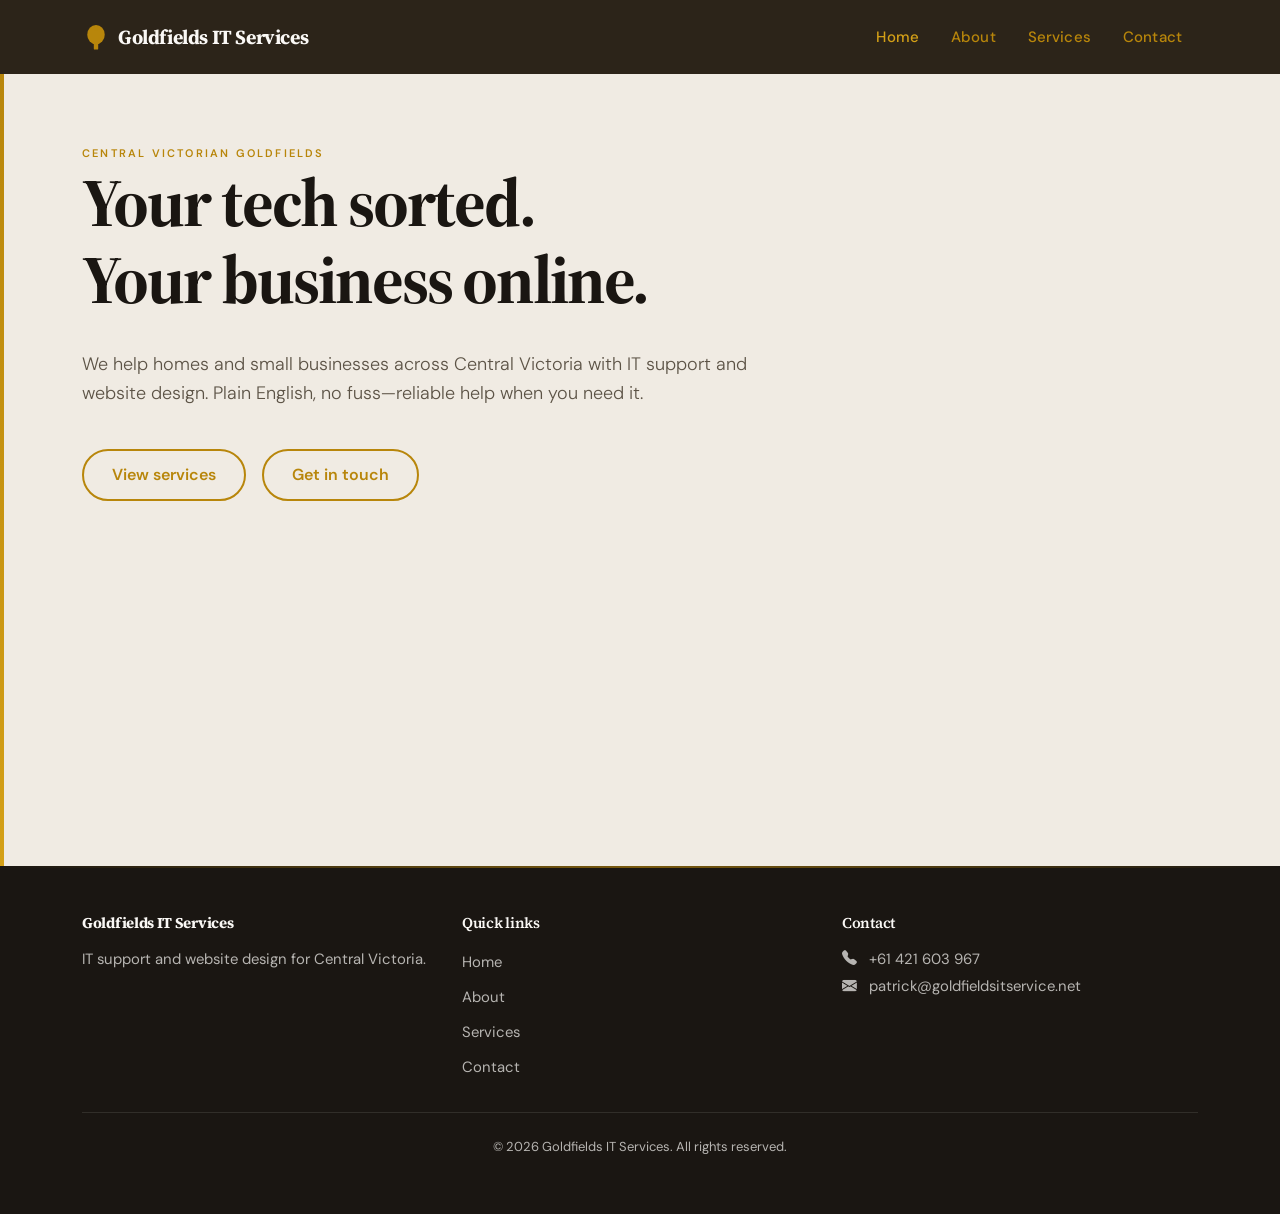
==== commit 22689eb1: "simplify services and some other stuff" ====
--- a/index.html
+++ b/index.html
@@ -18,7 +18,7 @@
           <span class="hero-badge">Central Victorian Goldfields</span>
           <h1>Your tech sorted.</br>Your business online.</h1>
           <p class="lead">We help homes and small businesses across Central Victoria with IT support and website design. Plain English, no fuss—reliable help when you need it.</p>
-          <div class="d-flex flex-wrap gap-3">
+          <div class="d-flex flex-wrap gap-3" id="hero-buttons">
             <a href="services.html" class="btn btn-primary">View services</a>
             <a href="contact.html" class="btn btn-outline-light">Get in touch</a>
           </div>
@@ -29,5 +29,6 @@
   <div id="footer-placeholder"></div>
   <script src="https://cdn.jsdelivr.net/npm/bootstrap@5.3.2/dist/js/bootstrap.bundle.min.js"></script>
   <script src="js/include.js"></script>
+  <script src="js/hero-buttons.js"></script>
 </body>
 </html>
--- a/css/theme.css
+++ b/css/theme.css
@@ -183,24 +183,39 @@
 .hero-editorial .btn {
   font-weight: 600;
   padding: 0.75rem 1.75rem;
-  border-radius: 0;
-  transition: transform 0.2s ease, box-shadow 0.2s ease;
-}
-
+  border-radius: 2rem;
+  transition: transform 0.2s ease, box-shadow 0.2s ease, background 0.2s ease, color 0.2s ease, border-color 0.2s ease, opacity 0.2s ease;
+}
+
+.hero-editorial .btn.preview-inactive {
+  opacity: 0.6;
+}
+
+.hero-editorial .btn.btn-primary.preview-inactive {
+  background: transparent !important;
+  color: var(--gold) !important;
+  border-color: var(--gold) !important;
+}
+
+.hero-editorial .btn.preview-active,
 .hero-editorial .btn:hover {
-  transform: translateY(-2px);
+  background: var(--gold);
+  color: var(--cream);
+  border-color: var(--gold);
   box-shadow: 0 6px 20px rgba(44, 36, 25, 0.12);
 }
 
 .hero-editorial .btn-primary {
+  background: transparent;
+  border: 2px solid var(--gold);
+  color: var(--gold);
+}
+
+.hero-editorial .btn-primary:hover,
+.hero-editorial .btn-primary.preview-active {
   background: var(--gold);
-  border: none;
-  color: var(--cream);
-}
-
-.hero-editorial .btn-primary:hover {
-  background: var(--gold-light);
-  color: var(--cream);
+  color: var(--cream);
+  border-color: var(--gold);
 }
 
 .hero-editorial .btn-outline-light {
@@ -520,38 +535,40 @@
 }
 
 #services .nav-tabs .nav-link {
-  color: var(--ink) !important;
-  background: var(--cream) !important;
-  border: 1px solid var(--bs-border-color) !important;
+  color: var(--gold) !important;
+  background: transparent !important;
+  border: 2px solid var(--gold) !important;
   border-radius: 2rem !important;
   padding: 0.625rem 1.25rem !important;
   font-weight: 600 !important;
   font-size: 0.9375rem !important;
-  transition: color 0.2s ease, background 0.2s ease, border-color 0.2s ease;
+  transition: color 0.2s ease, background 0.2s ease, border-color 0.2s ease, opacity 0.2s ease, box-shadow 0.2s ease;
 }
 
 #services .nav-tabs .nav-link:hover {
-  color: var(--gold) !important;
-  background: var(--cream) !important;
+  color: var(--cream) !important;
+  background: var(--gold) !important;
   border-color: var(--gold) !important;
 }
 
 #services .nav-tabs .nav-link.active {
   color: var(--cream) !important;
   background: var(--gold) !important;
-  border-color: var(--gold) !important;
+  border: 2px solid transparent !important;
 }
 
 #services .nav-tabs .nav-link.active.preview-inactive {
-  color: var(--ink) !important;
-  background: var(--cream) !important;
-  border-color: var(--bs-border-color) !important;
+  color: var(--gold) !important;
+  background: transparent !important;
+  border: 2px solid var(--gold) !important;
+  opacity: 0.6;
 }
 
 #services .nav-tabs .nav-link.preview-active {
   color: var(--cream) !important;
   background: var(--gold) !important;
-  border-color: var(--gold) !important;
+  border: 2px solid transparent !important;
+  box-shadow: 0 6px 20px rgba(44, 36, 25, 0.12);
 }
 
 #services .tab-content {
